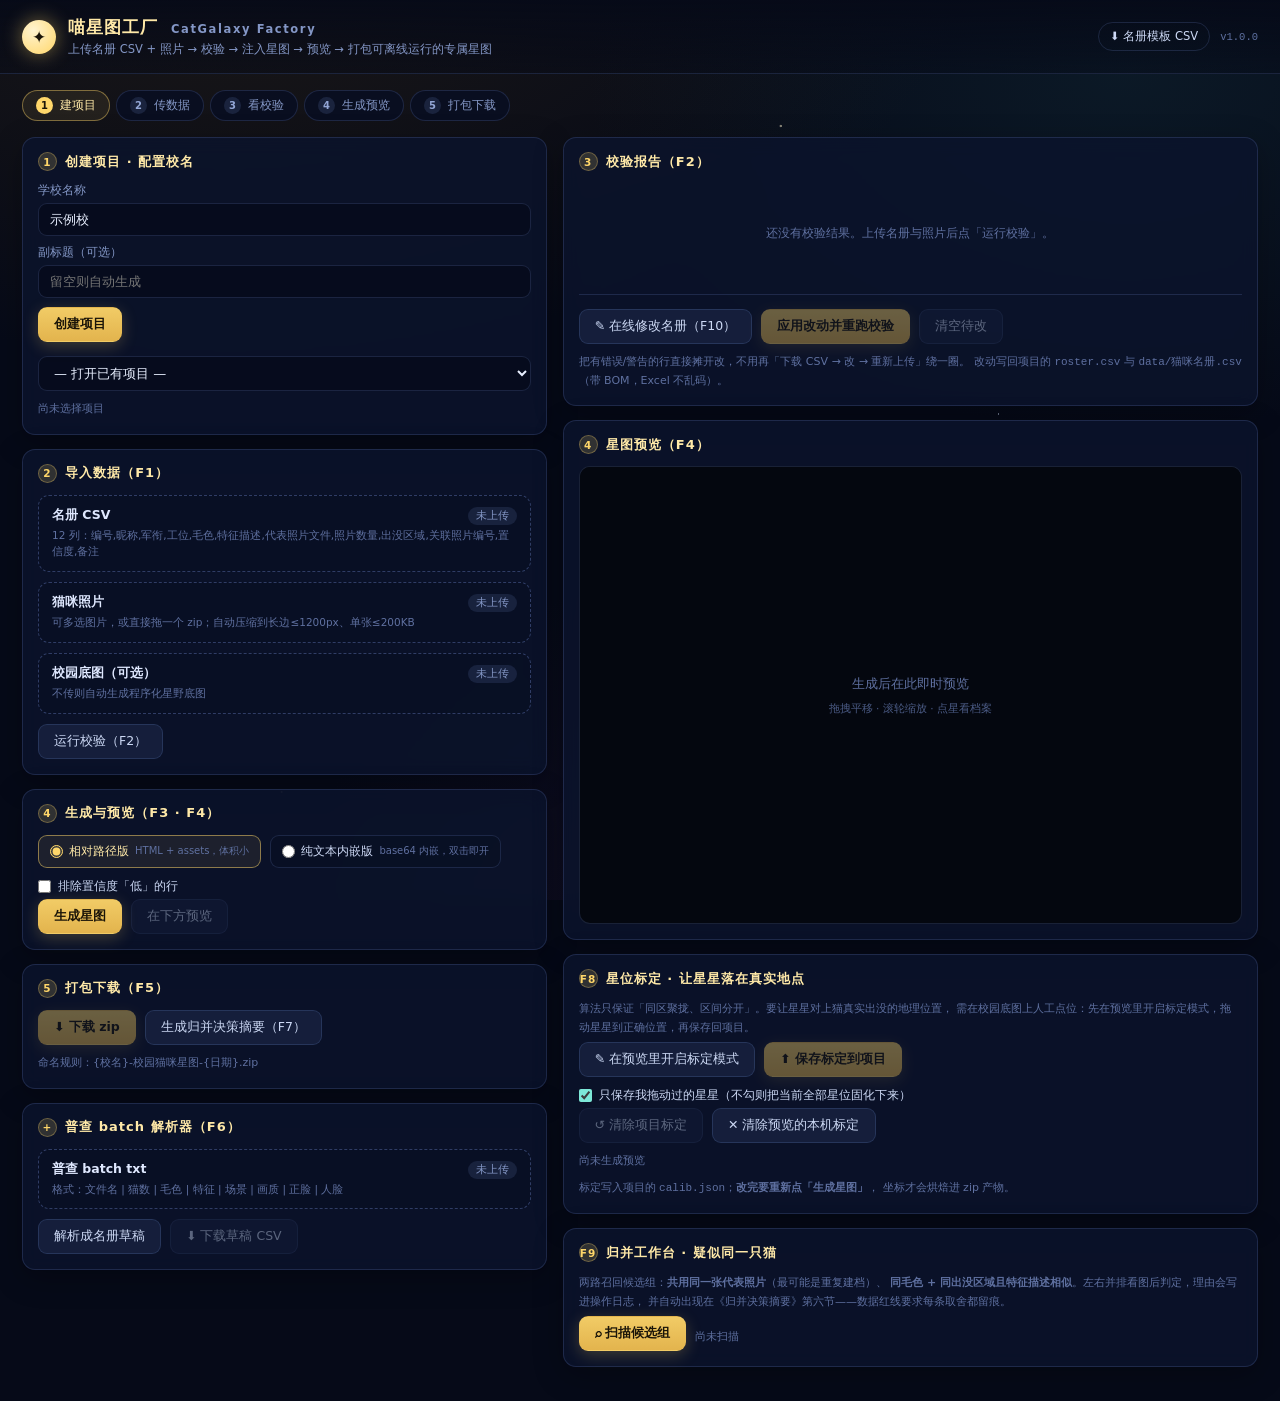
==== static/index.html @ c8fdc456 "feat(F9+F10): 归并工作台与名册在线编辑前端 浏览器实测走通闭环：第 4 行编号「猫三」→ 在线改成 CAT-003 → 校验翻绿 （错误 1→0、可入图 3/3）→ 对共用 dup.jp" ====
<!DOCTYPE html>
<html lang="zh-CN">
<head>
<meta charset="utf-8">
<meta name="viewport" content="width=device-width,initial-scale=1">
<title>喵星图工厂 CatGalaxy Factory</title>
<link rel="stylesheet" href="/static/style.css">
</head>
<body>
<div class="bgstars"></div>

<header class="top">
  <div class="brand">
    <span class="logo">✦</span>
    <div>
      <h1>喵星图工厂 <em>CatGalaxy Factory</em></h1>
      <p class="tagline">上传名册 CSV + 照片 → 校验 → 注入星图 → 预览 → 打包可离线运行的专属星图</p>
    </div>
  </div>
  <div class="topRight">
    <a class="ghost" href="/api/template" download>⬇ 名册模板 CSV</a>
    <span class="ver">v1.0.0</span>
  </div>
</header>

<main>
  <!-- 步骤条 -->
  <ol class="steps" id="steps">
    <li data-s="1" class="on"><b>1</b> 建项目</li>
    <li data-s="2"><b>2</b> 传数据</li>
    <li data-s="3"><b>3</b> 看校验</li>
    <li data-s="4"><b>4</b> 生成预览</li>
    <li data-s="5"><b>5</b> 打包下载</li>
  </ol>

  <div class="grid">
    <!-- 左：操作面板 -->
    <section class="col">
      <div class="card" id="c1">
        <h2><span class="no">1</span>创建项目 · 配置校名</h2>
        <label>学校名称<input id="school" value="示例校" placeholder="如：中北大学"></label>
        <label>副标题（可选）<input id="subtitle" placeholder="留空则自动生成"></label>
        <div class="row">
          <button class="primary" id="btnCreate">创建项目</button>
          <select id="projList" title="已有项目"><option value="">— 打开已有项目 —</option></select>
        </div>
        <p class="hint" id="pidHint">尚未选择项目</p>
      </div>

      <div class="card" id="c2">
        <h2><span class="no">2</span>导入数据（F1）</h2>
        <label class="drop" id="dropRoster">
          <input type="file" id="rosterFile" accept=".csv,text/csv" hidden>
          <b>名册 CSV</b><span>12 列：编号,昵称,军衔,工位,毛色,特征描述,代表照片文件,照片数量,出没区域,关联照片编号,置信度,备注</span>
          <i id="rosterState">未上传</i>
        </label>
        <label class="drop" id="dropPhotos">
          <input type="file" id="photoFiles" accept="image/*,.zip" multiple hidden>
          <b>猫咪照片</b><span>可多选图片，或直接拖一个 zip；自动压缩到长边≤1200px、单张≤200KB</span>
          <i id="photoState">未上传</i>
        </label>
        <label class="drop" id="dropMap">
          <input type="file" id="mapFile" accept="image/*" hidden>
          <b>校园底图（可选）</b><span>不传则自动生成程序化星野底图</span>
          <i id="mapState">未上传</i>
        </label>
        <div class="row">
          <button id="btnValidate">运行校验（F2）</button>
        </div>
      </div>

      <div class="card" id="c4">
        <h2><span class="no">4</span>生成与预览（F3 · F4）</h2>
        <div class="row">
          <label class="radio"><input type="radio" name="form" value="relative" checked> 相对路径版 <small>HTML + assets，体积小</small></label>
          <label class="radio"><input type="radio" name="form" value="inline"> 纯文本内嵌版 <small>base64 内嵌，双击即开</small></label>
        </div>
        <label class="check"><input type="checkbox" id="excludeLow"> 排除置信度「低」的行</label>
        <div class="row">
          <button class="primary" id="btnGenerate">生成星图</button>
          <button id="btnPreview" disabled>在下方预览</button>
        </div>
        <div id="genInfo" class="geninfo"></div>
      </div>

      <div class="card" id="c5">
        <h2><span class="no">5</span>打包下载（F5）</h2>
        <div class="row">
          <button class="primary" id="btnDownload" disabled>⬇ 下载 zip</button>
          <button id="btnSummary">生成归并决策摘要（F7）</button>
        </div>
        <p class="hint" id="zipHint">命名规则：{校名}-校园猫咪星图-{日期}.zip</p>
      </div>

      <div class="card" id="c6">
        <h2><span class="no">+</span>普查 batch 解析器（F6）</h2>
        <label class="drop" id="dropCensus">
          <input type="file" id="censusFile" accept=".txt,text/plain" hidden>
          <b>普查 batch txt</b><span>格式：文件名 | 猫数 | 毛色 | 特征 | 场景 | 画质 | 正脸 | 人脸</span>
          <i id="censusState">未上传</i>
        </label>
        <div class="row">
          <button id="btnCensus">解析成名册草稿</button>
          <button id="btnCensusCsv" disabled>⬇ 下载草稿 CSV</button>
        </div>
        <div id="censusOut" class="census"></div>
      </div>
    </section>

    <!-- 右：报告 + 预览 -->
    <section class="col wide">
      <div class="card" id="c3">
        <h2><span class="no">3</span>校验报告（F2）</h2>
        <div id="report" class="report"><p class="empty">还没有校验结果。上传名册与照片后点「运行校验」。</p></div>
        <div class="editWrap">
          <div class="row">
            <button id="btnRosterEdit">✎ 在线修改名册（F10）</button>
            <button id="btnApplyEdits" class="primary" disabled>应用改动并重跑校验</button>
            <button id="btnClearEdits" disabled>清空待改</button>
          </div>
          <p class="hint">把有错误/警告的行直接摊开改，不用再「下载 CSV → 改 → 重新上传」绕一圈。
            改动写回项目的 <code>roster.csv</code> 与 <code>data/猫咪名册.csv</code>（带 BOM，Excel 不乱码）。</p>
          <div id="editList" class="editlist"></div>
        </div>
      </div>

      <div class="card grow">
        <h2><span class="no">4</span>星图预览（F4）</h2>
        <div class="frameWrap">
          <iframe id="frame" title="星图预览" sandbox="allow-scripts allow-same-origin"></iframe>
          <div class="frameEmpty" id="frameEmpty">生成后在此即时预览<br><small>拖拽平移 · 滚轮缩放 · 点星看档案</small></div>
        </div>
      </div>

      <div class="card" id="c7">
        <h2><span class="no">F8</span>星位标定 · 让星星落在真实地点</h2>
        <p class="hint">算法只保证「同区聚拢、区间分开」。要让星星对上猫真实出没的地理位置，
          需在校园底图上人工点位：先在预览里开启标定模式，拖动星星到正确位置，再保存回项目。</p>
        <div class="row">
          <button id="btnCalibMode">✎ 在预览里开启标定模式</button>
          <button id="btnCalibSave" class="primary" disabled>⬆ 保存标定到项目</button>
        </div>
        <label class="check"><input type="checkbox" id="calibOnlyDragged" checked>
          只保存我拖动过的星星（不勾则把当前全部星位固化下来）</label>
        <div class="row">
          <button id="btnCalibClear" disabled>↺ 清除项目标定</button>
          <button id="btnCalibLocalClear">✕ 清除预览的本机标定</button>
        </div>
        <p class="hint" id="calibState">尚未生成预览</p>
        <p class="hint">标定写入项目的 <code>calib.json</code>；<b>改完要重新点「生成星图」</b>，
          坐标才会烘焙进 zip 产物。</p>
      </div>

      <div class="card" id="c8">
        <h2><span class="no">F9</span>归并工作台 · 疑似同一只猫</h2>
        <p class="hint">两路召回候选组：<b>共用同一张代表照片</b>（最可能是重复建档）、
          <b>同毛色 + 同出没区域且特征描述相似</b>。左右并排看图后判定，理由会写进操作日志，
          并自动出现在《归并决策摘要》第六节——数据红线要求每条取舍都留痕。</p>
        <div class="row">
          <button id="btnMergeScan" class="primary">⌕ 扫描候选组</button>
          <span class="hint" id="mergeState">尚未扫描</span>
        </div>
        <div id="mergeList" class="merge"></div>
      </div>
    </section>
  </div>
</main>

<div id="toast"></div>
<script src="/static/app.js"></script>
</body>
</html>
---- static/style.css ----
:root{
  --bg:#060a18; --panel:rgba(12,20,44,.82); --panel2:rgba(9,15,34,.9);
  --line:rgba(140,170,255,.16); --ink:#e8efff; --dim:#8497c6; --dimmer:#5f70a0;
  --gold:#ffd76a; --gold-soft:#ffe9a8; --teal:#7de8d8; --red:#ff8ea2; --green:#6fe3b0;
}
*{box-sizing:border-box}
html,body{margin:0;min-height:100%;background:var(--bg);color:var(--ink);
  font-family:"PingFang SC","Microsoft YaHei",system-ui,-apple-system,sans-serif;font-size:14px}
body{background:
  radial-gradient(1200px 700px at 18% -8%,rgba(70,52,20,.34),transparent 62%),
  radial-gradient(900px 600px at 88% 8%,rgba(24,60,72,.3),transparent 60%),
  radial-gradient(800px 700px at 60% 110%,rgba(48,26,72,.3),transparent 62%),
  var(--bg);
  background-attachment:fixed}
.bgstars{position:fixed;inset:0;pointer-events:none;z-index:0;opacity:.5;
  background-image:
   radial-gradient(1.4px 1.4px at 12% 22%,#cfe0ff 50%,transparent),
   radial-gradient(1px 1px at 34% 68%,#bcd0ff 50%,transparent),
   radial-gradient(1.6px 1.6px at 61% 14%,#fff3cf 50%,transparent),
   radial-gradient(1px 1px at 78% 46%,#cfe0ff 50%,transparent),
   radial-gradient(1.2px 1.2px at 88% 82%,#d9c6ff 50%,transparent),
   radial-gradient(1px 1px at 46% 38%,#bcd0ff 50%,transparent),
   radial-gradient(1.3px 1.3px at 22% 88%,#fff3cf 50%,transparent)}

/* 顶栏 */
.top{position:relative;z-index:2;display:flex;justify-content:space-between;align-items:center;
  gap:16px;padding:16px 22px;border-bottom:1px solid var(--line);
  background:linear-gradient(180deg,rgba(6,10,24,.92),rgba(6,10,24,.4))}
.brand{display:flex;gap:12px;align-items:center;min-width:0}
.logo{width:34px;height:34px;flex:0 0 auto;border-radius:50%;display:grid;place-items:center;
  color:#1a1408;font-size:17px;background:radial-gradient(circle at 34% 30%,#fff3cf,var(--gold));
  box-shadow:0 0 20px rgba(255,215,106,.45)}
h1{margin:0;font-size:17px;letter-spacing:.06em;color:var(--gold-soft)}
h1 em{font-style:normal;font-size:11.5px;letter-spacing:.14em;color:var(--dim);margin-left:6px}
.tagline{margin:3px 0 0;font-size:11.5px;color:var(--dim)}
.topRight{display:flex;gap:10px;align-items:center;flex:0 0 auto}
.ver{font-size:10.5px;color:var(--dimmer);font-family:ui-monospace,Consolas,monospace}
.ghost{font-size:11.5px;color:#cdd9f5;text-decoration:none;padding:6px 11px;border-radius:999px;
  border:1px solid var(--line);transition:.18s}
.ghost:hover{border-color:var(--gold);color:var(--gold-soft)}

/* 布局 */
main{position:relative;z-index:1;padding:16px 22px 34px;max-width:1680px;margin:0 auto}
.steps{list-style:none;display:flex;gap:6px;margin:0 0 16px;padding:0;flex-wrap:wrap}
.steps li{display:flex;align-items:center;gap:7px;padding:6px 13px;border-radius:999px;
  font-size:12px;color:var(--dim);border:1px solid var(--line);background:var(--panel2);transition:.2s}
.steps li b{width:17px;height:17px;border-radius:50%;display:grid;place-items:center;
  font-size:10px;background:rgba(120,150,220,.16);color:#93a6d6}
.steps li.on{color:var(--gold-soft);border-color:rgba(255,215,106,.42);background:rgba(255,215,106,.08)}
.steps li.on b{background:var(--gold);color:#1a1408}
.steps li.done{color:var(--teal);border-color:rgba(125,232,216,.34)}
.steps li.done b{background:rgba(125,232,216,.22);color:var(--teal)}

.grid{display:grid;grid-template-columns:minmax(390px,.86fr) minmax(520px,1.14fr);gap:16px;align-items:start}
.col{display:flex;flex-direction:column;gap:14px;min-width:0}
@media(max-width:1080px){.grid{grid-template-columns:1fr}}

.card{border:1px solid var(--line);border-radius:13px;background:var(--panel);
  padding:14px 15px 15px;backdrop-filter:blur(9px);box-shadow:0 8px 30px rgba(0,0,0,.28)}
.card.grow{min-height:520px;display:flex;flex-direction:column}
h2{margin:0 0 12px;font-size:13px;letter-spacing:.08em;color:var(--gold-soft);font-weight:600;
  display:flex;align-items:center;gap:8px}
h2 .no{width:19px;height:19px;border-radius:50%;display:grid;place-items:center;font-size:10.5px;
  background:rgba(255,215,106,.16);color:var(--gold);border:1px solid rgba(255,215,106,.3)}

label{display:block;font-size:11.5px;color:var(--dim);margin-bottom:9px}
input[type=text],input:not([type]),select{width:100%;margin-top:5px;padding:8px 11px;border-radius:9px;
  border:1px solid var(--line);background:rgba(6,11,26,.72);color:var(--ink);font-size:13px;outline:none;
  font-family:inherit;transition:.18s}
input:focus,select:focus{border-color:rgba(255,215,106,.5);box-shadow:0 0 0 3px rgba(255,215,106,.08)}
select{cursor:pointer}
select option{background:#0b1228}

.row{display:flex;gap:9px;align-items:center;flex-wrap:wrap;margin-top:4px}
button{padding:8px 15px;border-radius:9px;font-size:12.5px;cursor:pointer;font-family:inherit;
  border:1px solid var(--line);background:rgba(120,150,220,.1);color:#cdd9f5;transition:.18s}
button:hover:not(:disabled){border-color:rgba(255,233,168,.6);color:var(--gold-soft);transform:translateY(-1px)}
button:disabled{opacity:.42;cursor:not-allowed}
button.primary{background:linear-gradient(180deg,rgba(255,215,106,.94),rgba(240,190,80,.94));
  color:#1a1408;border-color:transparent;font-weight:600;box-shadow:0 4px 16px rgba(255,215,106,.22)}
button.primary:hover:not(:disabled){color:#120e04;box-shadow:0 6px 22px rgba(255,215,106,.34)}

.hint{margin:9px 0 0;font-size:11px;color:var(--dimmer);line-height:1.7}

/* 上传块 */
.drop{display:block;position:relative;padding:11px 13px;border-radius:11px;cursor:pointer;
  border:1px dashed rgba(140,170,255,.3);background:rgba(8,14,32,.5);transition:.18s;margin-bottom:10px}
.drop:hover{border-color:rgba(255,215,106,.55);background:rgba(255,215,106,.05)}
.drop.over{border-color:var(--gold);background:rgba(255,215,106,.12);transform:scale(1.006)}
.drop b{display:block;font-size:12.5px;color:#dfe8ff;font-weight:600}
.drop span{display:block;margin-top:3px;font-size:10.5px;color:var(--dimmer);line-height:1.6}
.drop i{position:absolute;top:11px;right:13px;font-style:normal;font-size:10.5px;color:var(--dim);
  background:rgba(120,150,220,.14);padding:2px 8px;border-radius:999px;max-width:44%;
  overflow:hidden;text-overflow:ellipsis;white-space:nowrap}
.drop i.ok{color:var(--teal);background:rgba(125,232,216,.14)}
.drop i.err{color:var(--red);background:rgba(255,142,162,.14)}

.radio{display:flex;align-items:center;gap:6px;font-size:12px;color:#cdd9f5;cursor:pointer;
  padding:7px 11px;border:1px solid var(--line);border-radius:9px;background:rgba(8,14,32,.5);margin:0}
.radio input{width:auto;margin:0;accent-color:var(--gold)}
.radio small{color:var(--dimmer);font-size:10px}
.radio:has(input:checked){border-color:rgba(255,215,106,.5);background:rgba(255,215,106,.08);color:var(--gold-soft)}
.check{display:flex;align-items:center;gap:7px;font-size:12px;color:#cdd9f5;cursor:pointer;margin:10px 0 4px}
.check input{width:auto;margin:0;accent-color:var(--teal)}

/* 报告 */
.report{max-height:430px;overflow:auto;font-size:12px}
.report .empty{color:var(--dimmer);text-align:center;padding:26px 10px;line-height:2}
.sumgrid{display:grid;grid-template-columns:repeat(auto-fit,minmax(108px,1fr));gap:8px;margin-bottom:11px}
.sumgrid div{padding:9px 10px;border-radius:9px;border:1px solid var(--line);background:rgba(8,14,32,.55)}
.sumgrid b{display:block;font-size:17px;color:var(--gold-soft);font-weight:700;line-height:1.3}
.sumgrid span{font-size:10px;color:var(--dimmer);letter-spacing:.04em}
.verdict{padding:8px 12px;border-radius:9px;font-size:12.5px;margin-bottom:11px;font-weight:600}
.verdict.ok{background:rgba(111,227,176,.12);border:1px solid rgba(111,227,176,.4);color:var(--green)}
.verdict.bad{background:rgba(255,142,162,.12);border:1px solid rgba(255,142,162,.42);color:var(--red)}
.filters{display:flex;gap:6px;margin-bottom:9px;flex-wrap:wrap}
.filters button{padding:4px 10px;font-size:11px;border-radius:999px}
.filters button.on{border-color:var(--gold);color:var(--gold-soft);background:rgba(255,215,106,.12)}
table.iss{width:100%;border-collapse:collapse;font-size:11.5px}
table.iss th{text-align:left;padding:6px 7px;color:var(--dimmer);font-weight:500;
  border-bottom:1px solid var(--line);position:sticky;top:0;background:#0a1128;font-size:10.5px}
table.iss td{padding:6px 7px;border-bottom:1px solid rgba(140,170,255,.07);vertical-align:top;color:#c8d5f2}
table.iss tr:hover td{background:rgba(140,170,255,.05)}
.lv{display:inline-block;padding:1px 7px;border-radius:999px;font-size:10px;font-weight:600;white-space:nowrap}
.lv.error{background:rgba(255,142,162,.16);color:var(--red)}
.lv.warning{background:rgba(255,215,106,.16);color:var(--gold)}
.lv.info{background:rgba(125,232,216,.14);color:var(--teal)}
code.cd{font-family:ui-monospace,Consolas,monospace;font-size:10px;color:#93a6d6}

/* 预览框 */
.frameWrap{position:relative;flex:1;min-height:440px;border-radius:11px;overflow:hidden;
  border:1px solid var(--line);background:#04070f}
#frame{width:100%;height:100%;min-height:440px;border:0;display:block;background:#04070f}
.frameEmpty{position:absolute;inset:0;display:grid;place-content:center;text-align:center;
  color:var(--dimmer);font-size:12.5px;line-height:2.1;pointer-events:none}
.frameEmpty small{font-size:10.5px;color:#4b5b85}
.frameWrap.loaded .frameEmpty{display:none}

.geninfo{margin-top:11px;font-size:11.5px;color:#c8d5f2;line-height:1.85;
  border-top:1px solid var(--line);padding-top:9px;display:none}
.geninfo.on{display:block}
.geninfo b{color:var(--gold-soft)}
.geninfo .k{color:var(--dimmer)}

.census{margin-top:10px;font-size:11.5px;line-height:1.8;color:#c8d5f2;display:none;
  max-height:280px;overflow:auto}
.census.on{display:block}
.census h4{margin:9px 0 4px;font-size:11.5px;color:var(--gold-soft)}
.census ul{margin:0;padding-left:18px}
.census .warn{color:var(--gold)}

#toast{position:fixed;left:50%;bottom:26px;transform:translate(-50%,20px);z-index:99;
  padding:9px 18px;border-radius:999px;font-size:12.5px;opacity:0;pointer-events:none;
  transition:.26s cubic-bezier(.2,.8,.3,1);background:rgba(10,17,40,.96);
  border:1px solid rgba(255,215,106,.4);color:var(--gold-soft);box-shadow:0 10px 34px rgba(0,0,0,.5)}
#toast.on{opacity:1;transform:translate(-50%,0)}
#toast.err{border-color:rgba(255,142,162,.5);color:var(--red)}
#toast.ok{border-color:rgba(111,227,176,.5);color:var(--green)}

/* F9 归并工作台 */
.merge{margin-top:10px;display:none;max-height:540px;overflow:auto}
.merge.on{display:block}
.merge .empty{color:var(--dimmer);text-align:center;padding:20px 10px;font-size:12px}
.mgroup{border:1px solid var(--line);border-radius:11px;background:rgba(8,14,32,.55);
  padding:10px 11px;margin-bottom:10px}
.mgroup.decided{border-color:rgba(125,232,216,.36)}
.mgHead{display:flex;gap:8px;align-items:center;flex-wrap:wrap;font-size:11.5px;color:#c8d5f2}
.mgHead b{color:var(--gold-soft);font-size:12px}
.mgHead .score{color:var(--dim);font-size:10px;background:rgba(120,150,220,.14);
  padding:1px 7px;border-radius:999px}
.mgWhy{margin:5px 0 8px;font-size:11px;color:var(--dimmer);line-height:1.65}
.mgCards{display:grid;grid-template-columns:repeat(auto-fit,minmax(196px,1fr));gap:9px}
.mcard{border:1px solid var(--line);border-radius:10px;overflow:hidden;background:rgba(6,11,26,.6)}
.mcard img{width:100%;height:134px;object-fit:cover;display:block;background:#0d1730}
.mcard .nophoto{height:134px;display:grid;place-content:center;text-align:center;font-size:11px;
  color:var(--dimmer);background:rgba(120,150,220,.06);line-height:1.7}
.mcard .nophoto small{font-size:9.5px;color:#4b5b85;word-break:break-all;padding:0 8px}
.mcBody{padding:8px 9px;font-size:11px;line-height:1.7;color:#c8d5f2}
.mcBody b{font-size:12.5px;color:var(--gold-soft);margin-right:6px}
.mcBody .feat{color:#dfe8ff;margin:3px 0}
.mcBody .meta{color:var(--dimmer);font-size:10px}
.pick{display:flex;align-items:center;gap:5px;margin:5px 0 0;font-size:10.5px;color:var(--dim);cursor:pointer}
.pick input{width:auto;margin:0;accent-color:var(--gold)}
.mgJudge{display:flex;gap:7px;align-items:center;flex-wrap:wrap;margin-top:9px;
  padding-top:9px;border-top:1px solid var(--line)}
.mgJudge button{padding:5px 11px;font-size:11.5px;border-radius:999px}
.mgJudge button.on{border-color:var(--gold);color:var(--gold-soft);background:rgba(255,215,106,.14)}
.mgJudge button.primary{padding:6px 13px;border-radius:9px}
.mgJudge .reason{flex:1;min-width:200px;margin:0;padding:6px 10px;font-size:11.5px;border-radius:9px}

/* F10 名册在线编辑 */
.editWrap{margin-top:11px;border-top:1px solid var(--line);padding-top:10px}
.editlist{display:none;margin-top:9px;max-height:360px;overflow:auto}
.editlist.on{display:block}
.editlist .empty{color:var(--dimmer);text-align:center;padding:16px 10px;font-size:11.5px}
.editRow{border:1px solid var(--line);border-radius:10px;background:rgba(8,14,32,.55);
  padding:8px 10px;margin-bottom:8px}
.erHead{font-size:11.5px;color:var(--gold-soft);display:flex;gap:6px;align-items:center;flex-wrap:wrap}
.erMsg{font-size:10.5px;color:var(--dimmer);margin:3px 0 6px;line-height:1.65}
.erField{display:inline-block;margin:0 10px 4px 0;font-size:10.5px;color:var(--dim);
  min-width:172px;vertical-align:top}
.erField input{margin-top:3px;padding:5px 8px;font-size:11.5px;border-radius:8px}
.erField input.dirty{border-color:rgba(255,215,106,.55);background:rgba(255,215,106,.07)}

::-webkit-scrollbar{width:9px;height:9px}
::-webkit-scrollbar-thumb{background:rgba(140,170,255,.2);border-radius:9px}
::-webkit-scrollbar-thumb:hover{background:rgba(255,215,106,.34)}
::-webkit-scrollbar-track{background:transparent}
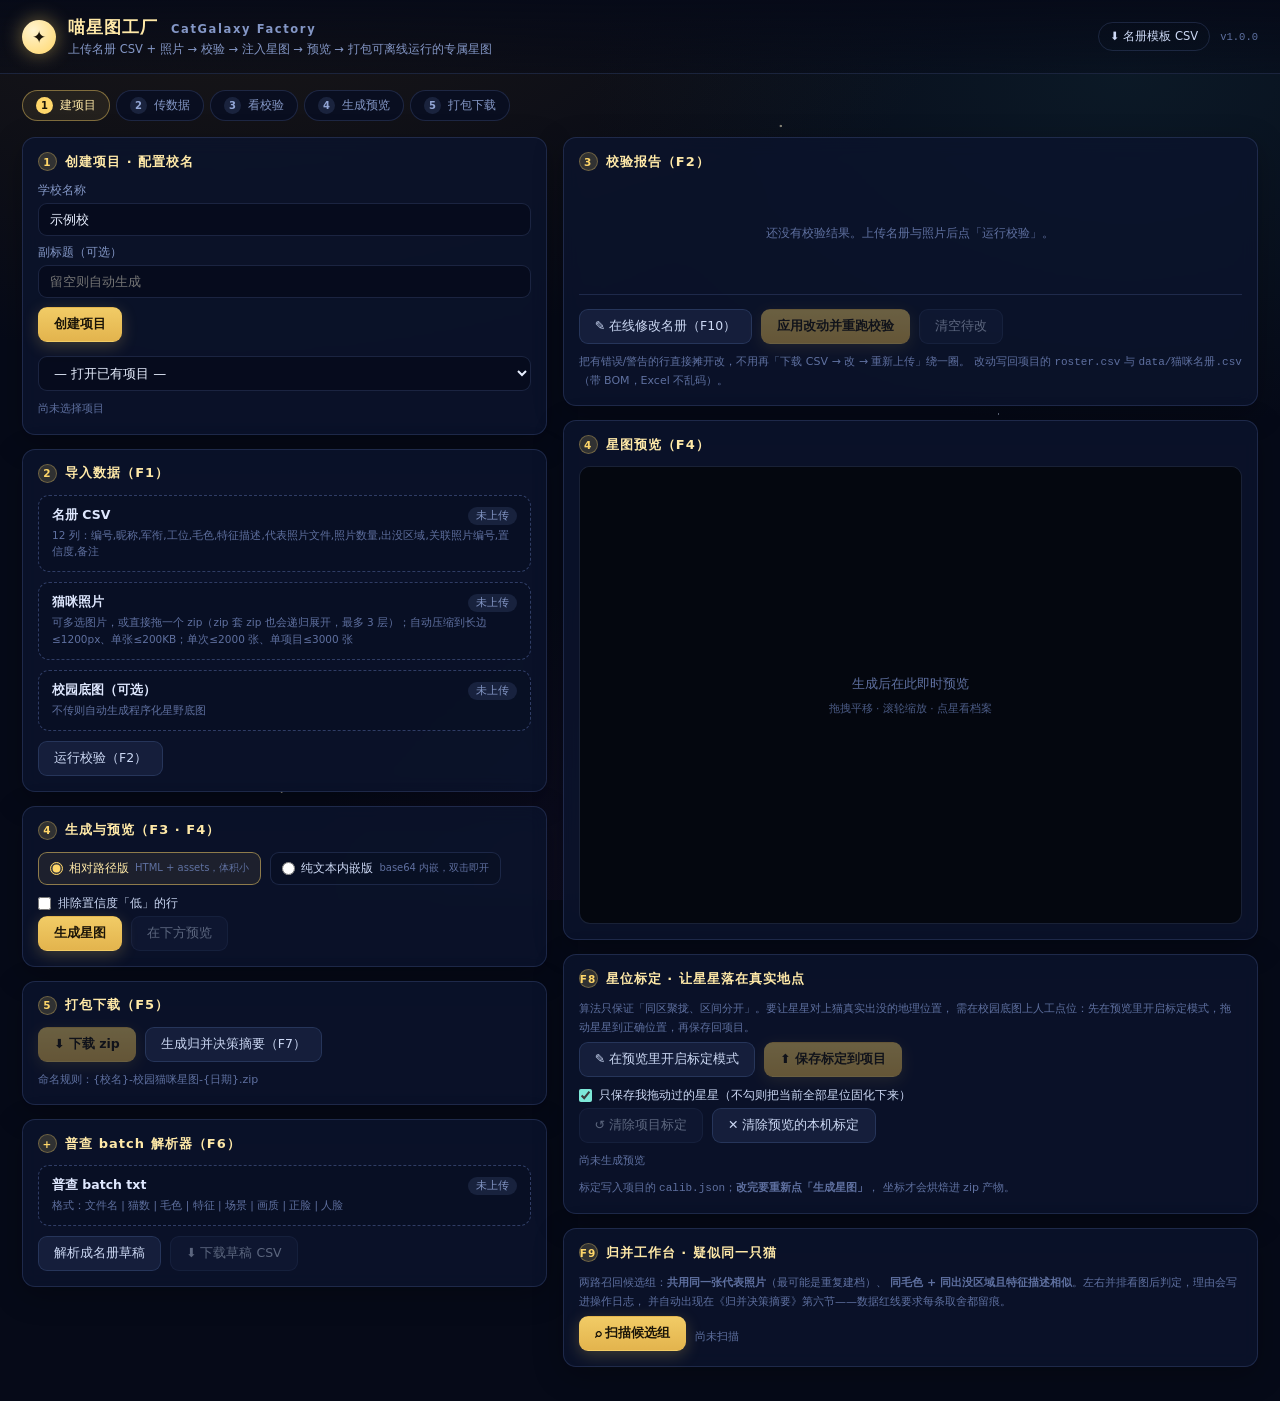
==== commit 2544f1a3: "feat: zip 递归解包 + 四道上传限额，超限整体回滚 zip 套 zip 现在会递归展开（上限 3 层），学校交来的「打包再打包」不用手工拆。 四道闸：单文件 200MB、单次 2000 张、" ====
--- a/static/index.html
+++ b/static/index.html
@@ -56,9 +56,10 @@
         </label>
         <label class="drop" id="dropPhotos">
           <input type="file" id="photoFiles" accept="image/*,.zip" multiple hidden>
-          <b>猫咪照片</b><span>可多选图片，或直接拖一个 zip；自动压缩到长边≤1200px、单张≤200KB</span>
+          <b>猫咪照片</b><span>可多选图片，或直接拖一个 zip（zip 套 zip 也会递归展开，最多 3 层）；自动压缩到长边≤1200px、单张≤200KB；单次≤2000 张、单项目≤3000 张</span>
           <i id="photoState">未上传</i>
         </label>
+        <p class="hint" id="uploadNote" hidden></p>
         <label class="drop" id="dropMap">
           <input type="file" id="mapFile" accept="image/*" hidden>
           <b>校园底图（可选）</b><span>不传则自动生成程序化星野底图</span>
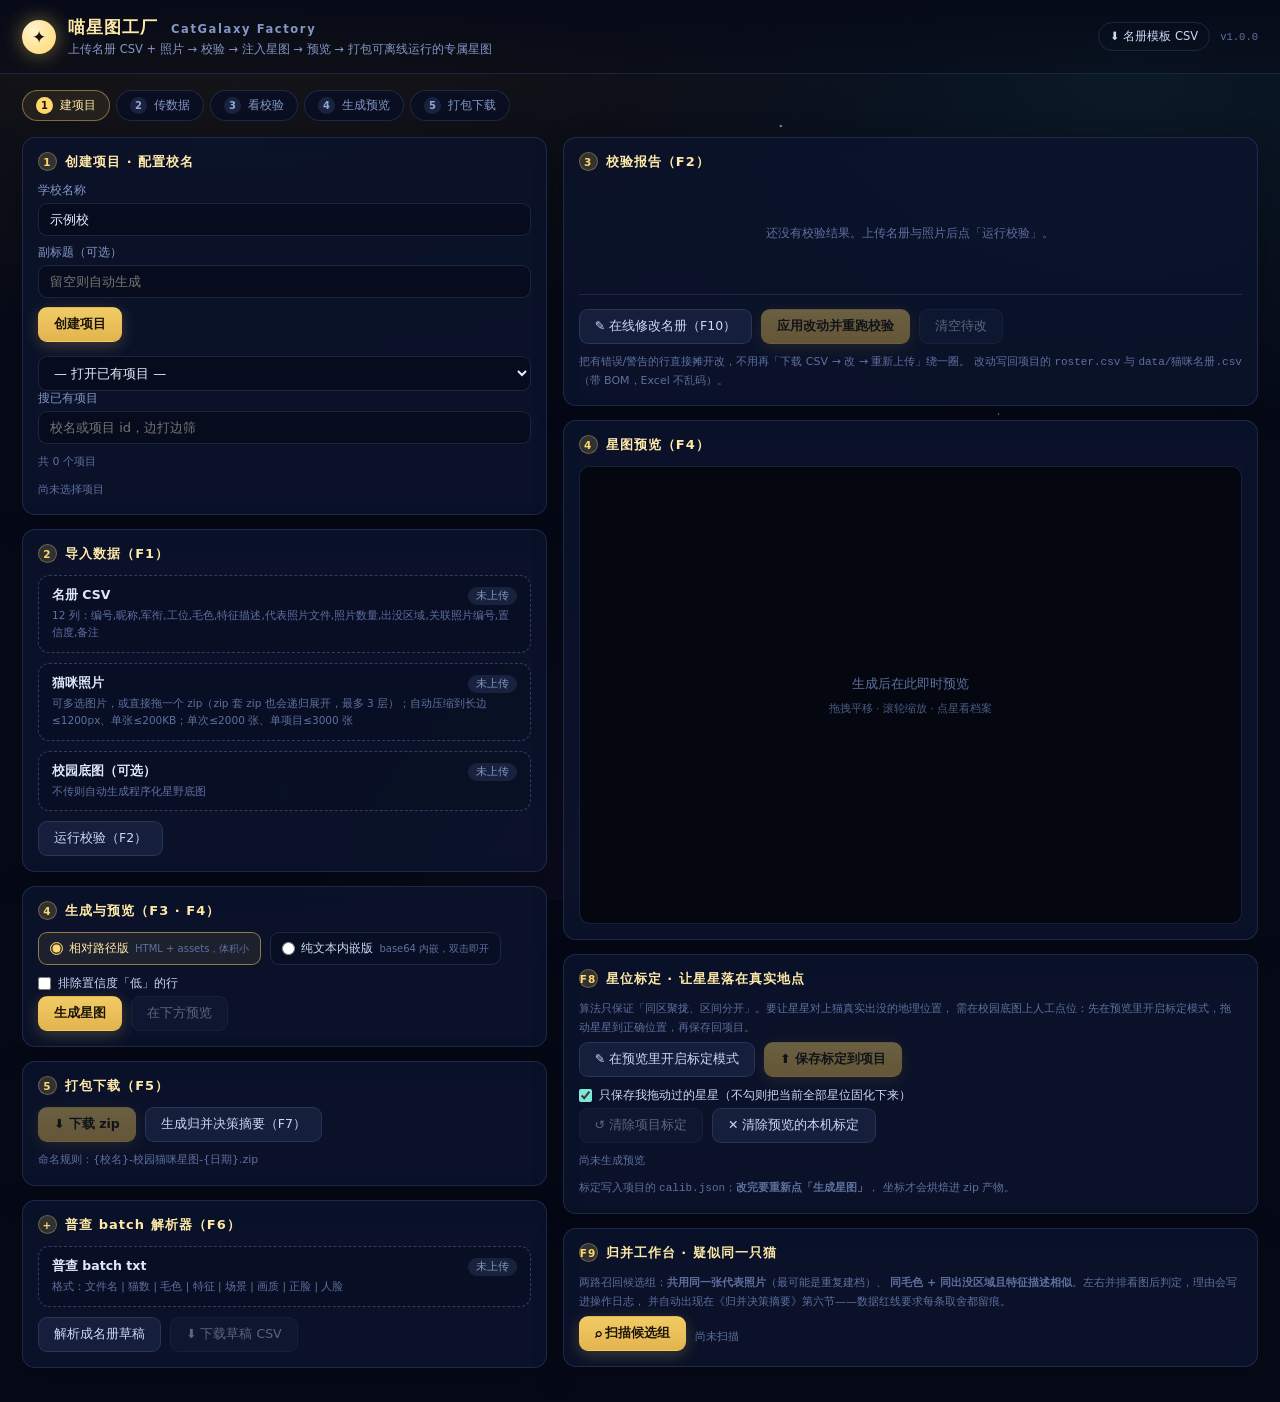
==== commit 434d2eb8: "feat: 项目列表分页搜索 + workspace 清理脚本 项目攒到几十个后，下拉框一次吐全量既慢又没法找。改成 /api/projects 返回 {items,total,limit,offse" ====
--- a/static/index.html
+++ b/static/index.html
@@ -44,6 +44,8 @@
           <button class="primary" id="btnCreate">创建项目</button>
           <select id="projList" title="已有项目"><option value="">— 打开已有项目 —</option></select>
         </div>
+        <label>搜已有项目<input id="projSearch" type="text" placeholder="校名或项目 id，边打边筛" autocomplete="off"></label>
+        <p class="hint" id="projMore">共 0 个项目</p>
         <p class="hint" id="pidHint">尚未选择项目</p>
       </div>
 
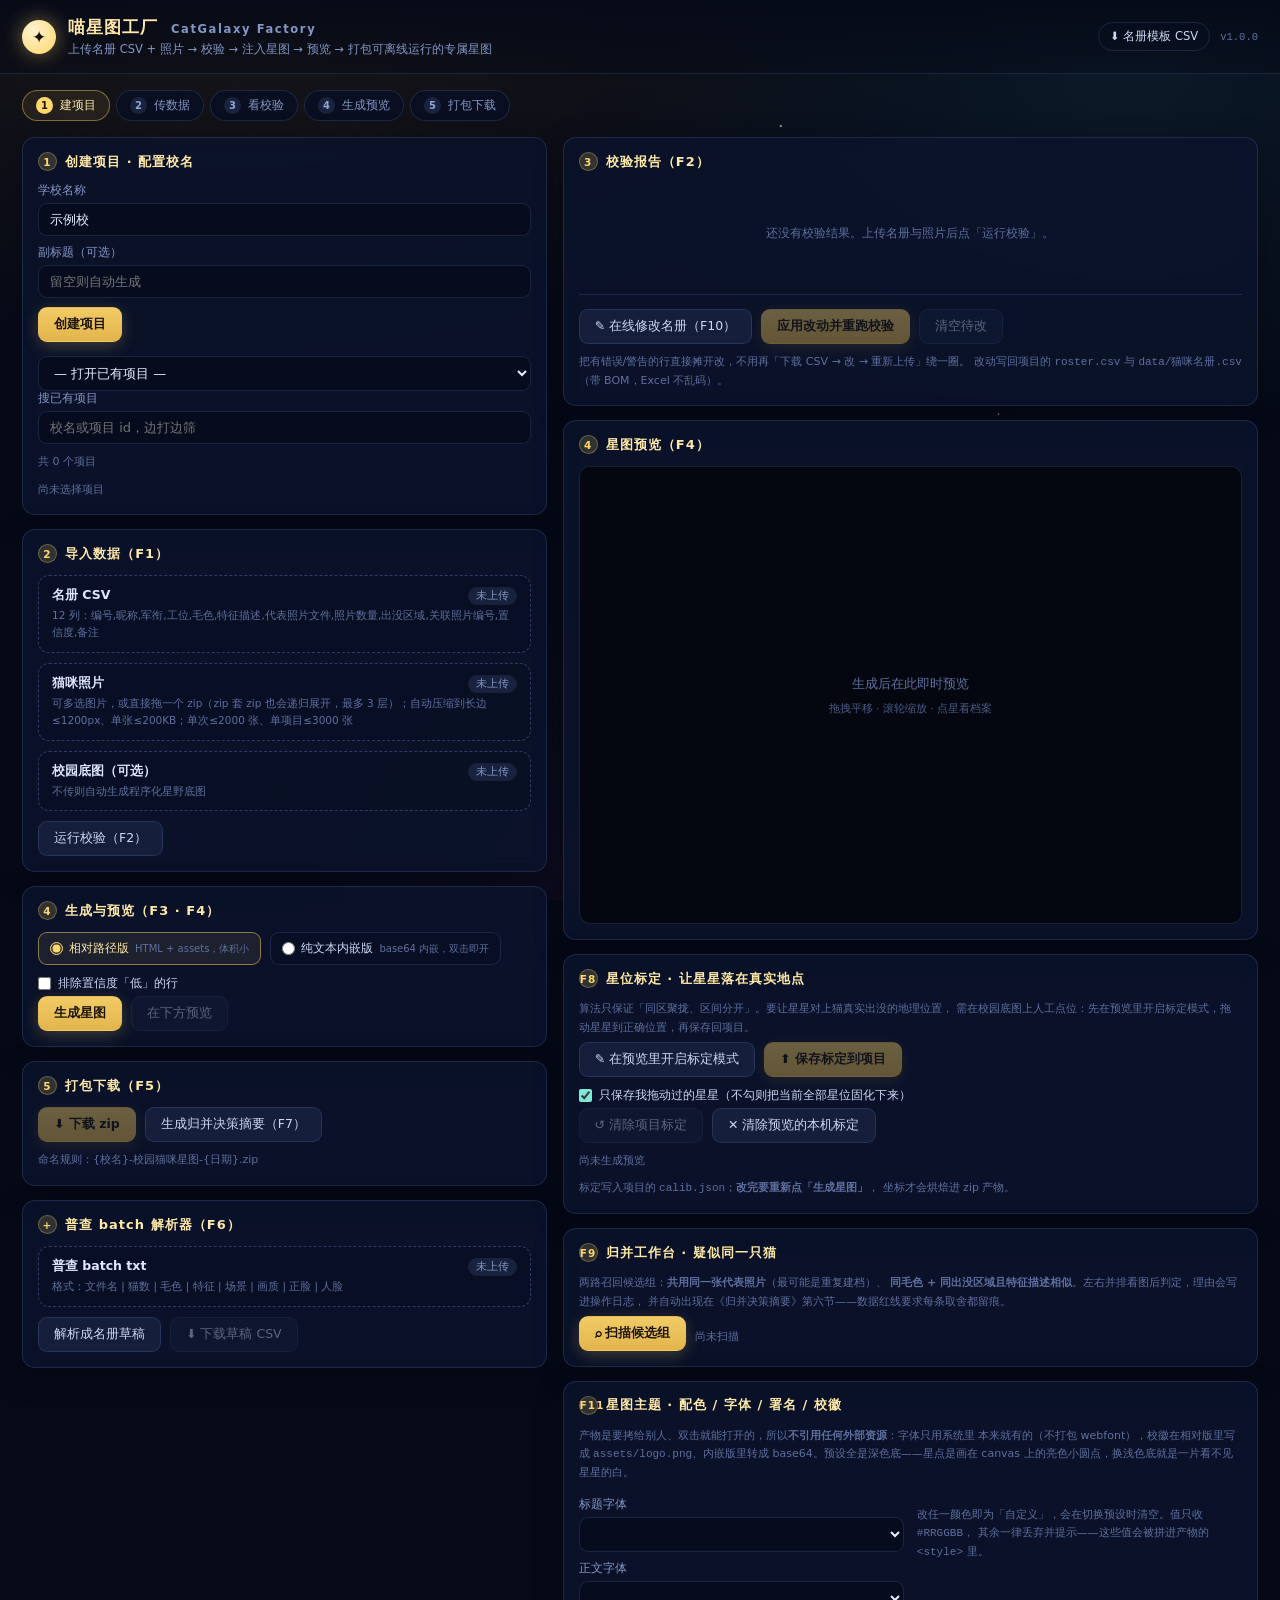
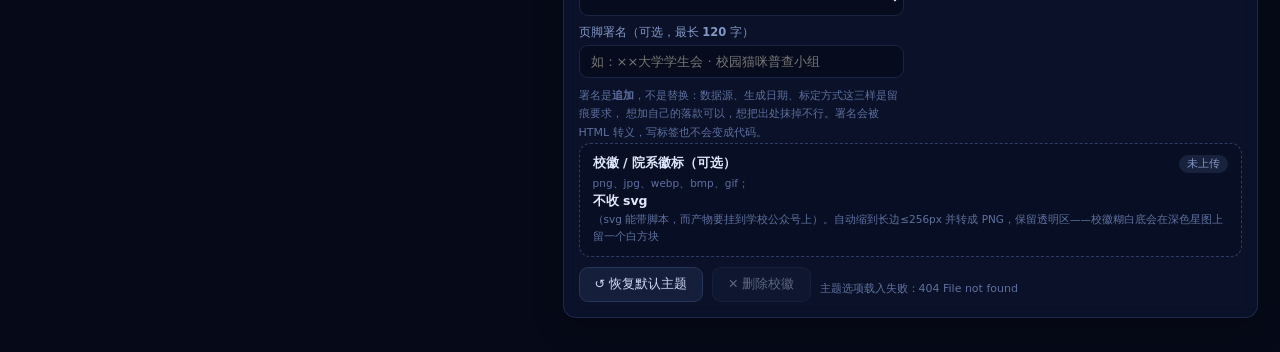
==== commit 2349eb8a: "feat(F11): 星图主题化——配色预设 / 字体栈 / 页脚署名 / 校徽 产物是要拷给别人双击就开的，所以主题一律不引外部资源：字体只给系统字体栈， 校徽在相对版写 assets/logo.p" ====
--- a/static/index.html
+++ b/static/index.html
@@ -22,6 +22,21 @@
     <span class="ver">v1.0.0</span>
   </div>
 </header>
+
+<!-- 长任务进度条。上传压缩、生成打包都是几十秒量级，而这几十秒里服务端在干活、
+     浏览器什么也看不见；从前只弹一个 Toast，用户以为卡死了就去刷新，
+     而刷新正好把上传打断。所以进度必须是「服务端写、前端轮询」。 -->
+<div id="prog" class="prog" hidden>
+  <div class="progTop">
+    <span class="progPhase" id="progPhase">① 上传</span>
+    <b id="progTask"></b>
+    <span class="progNote" id="progNote"></span>
+    <span class="progPct" id="progPct"></span>
+    <button class="progX" id="progClose" type="button"
+            title="只是收起进度条，后台任务照常跑完">收起 ×</button>
+  </div>
+  <div class="progTrack"><i id="progFill"></i></div>
+</div>
 
 <main>
   <!-- 步骤条 -->
@@ -165,6 +180,45 @@
         </div>
         <div id="mergeList" class="merge"></div>
       </div>
+
+      <div class="card" id="c9">
+        <h2><span class="no">F11</span>星图主题 · 配色 / 字体 / 署名 / 校徽</h2>
+        <p class="hint">产物是要拷给别人、双击就能打开的，所以<b>不引用任何外部资源</b>：字体只用系统里
+          本来就有的（不打包 webfont），校徽在相对版里写成 <code>assets/logo.png</code>、内嵌版里转成
+          base64。预设全是深色底——星点是画在 canvas 上的亮色小圆点，换浅色底就是一片看不见星星的白。</p>
+
+        <div class="presets" id="presetBox"></div>
+
+        <div class="themeCols">
+          <div>
+            <label>标题字体<select id="titleFont"></select></label>
+            <label>正文字体<select id="bodyFont"></select></label>
+            <label>页脚署名（可选，最长 <b id="sigMax">120</b> 字）
+              <input id="signature" type="text" placeholder="如：××大学学生会 · 校园猫咪普查小组"></label>
+            <p class="hint">署名是<b>追加</b>，不是替换：数据源、生成日期、标定方式这三样是留痕要求，
+              想加自己的落款可以，想把出处抹掉不行。署名会被 HTML 转义，写标签也不会变成代码。</p>
+          </div>
+          <div>
+            <div class="colorGrid" id="colorBox"></div>
+            <p class="hint">改任一颜色即为「自定义」，会在切换预设时清空。值只收 <code>#RRGGBB</code>，
+              其余一律丢弃并提示——这些值会被拼进产物的 <code>&lt;style&gt;</code> 里。</p>
+          </div>
+        </div>
+
+        <label class="drop" id="dropLogo">
+          <input type="file" id="logoFile" accept=".png,.jpg,.jpeg,.webp,.bmp,.gif" hidden>
+          <b>校徽 / 院系徽标（可选）</b><span>png、jpg、webp、bmp、gif；<b>不收 svg</b>（svg 能带脚本，而产物要挂到学校公众号上）。自动缩到长边≤256px 并转成 PNG，保留透明区——校徽糊白底会在深色星图上留一个白方块</span>
+          <i id="logoState">未上传</i>
+        </label>
+
+        <div class="row">
+          <img id="logoPreview" class="logoPreview" alt="校徽预览" hidden>
+          <button id="btnThemeReset">↺ 恢复默认主题</button>
+          <button id="btnLogoDel" disabled>✕ 删除校徽</button>
+          <span class="hint" id="themeState">尚未选择项目</span>
+        </div>
+        <div id="themeRejected" class="rejected" hidden></div>
+      </div>
     </section>
   </div>
 </main>
--- a/static/style.css
+++ b/static/style.css
@@ -206,3 +206,77 @@
 ::-webkit-scrollbar-thumb{background:rgba(140,170,255,.2);border-radius:9px}
 ::-webkit-scrollbar-thumb:hover{background:rgba(255,215,106,.34)}
 ::-webkit-scrollbar-track{background:transparent}
+
+/* 长任务进度条 */
+.prog{position:sticky;top:0;z-index:60;padding:8px 22px 10px;
+  background:linear-gradient(180deg,rgba(6,10,24,.97),rgba(6,10,24,.86));
+  border-bottom:1px solid var(--line);backdrop-filter:blur(6px)}
+.progTop{display:flex;gap:10px;align-items:center;flex-wrap:wrap;font-size:12px}
+.progTop b{color:var(--gold-soft);font-size:12.5px}
+.progPhase{flex:0 0 auto;font-size:10.5px;font-weight:600;letter-spacing:.04em;
+  color:#1a1408;background:var(--gold);padding:2px 8px;border-radius:999px}
+.progPhase.s2{background:var(--teal);color:#06201c}
+.progNote{color:var(--dim);font-size:11.5px;min-width:0;overflow:hidden;
+  text-overflow:ellipsis;white-space:nowrap}
+.progPct{margin-left:auto;flex:0 0 auto;color:var(--gold);font-size:11.5px;
+  font-family:ui-monospace,Consolas,monospace}
+.progX{flex:0 0 auto;background:none;border:1px solid var(--line);color:var(--dim);
+  font-size:10.5px;padding:2px 8px;border-radius:999px;cursor:pointer;transition:.16s}
+.progX:hover{border-color:var(--gold);color:var(--gold-soft)}
+.progTrack{margin-top:7px;height:5px;border-radius:99px;overflow:hidden;
+  background:rgba(140,170,255,.13)}
+.progTrack i{display:block;height:100%;width:0;border-radius:99px;
+  background:linear-gradient(90deg,var(--gold),var(--gold-soft));
+  transition:width .28s cubic-bezier(.2,.8,.3,1)}
+/* 不确定态：总量还不知道（zip 打开之前数不出里面有几张）。
+   画一条流动的条纹，不画百分比——编一个假数字比不给数字更骗人。 */
+.prog.indet .progTrack i{width:34%;
+  background:linear-gradient(90deg,transparent,rgba(255,215,106,.9),transparent);
+  animation:progSlide 1.15s linear infinite}
+@keyframes progSlide{from{transform:translateX(-120%)}to{transform:translateX(330%)}}
+.prog.done .progTrack i{background:linear-gradient(90deg,var(--green),#a8f5d2)}
+.prog.done .progPhase{background:var(--green);color:#052018}
+.prog.err .progTrack i{background:linear-gradient(90deg,var(--red),#ffc2cd)}
+.prog.err .progPhase{background:var(--red);color:#2a0a12}
+.prog.stale .progNote{color:var(--gold)}
+
+/* F11 星图主题 */
+.presets{display:grid;grid-template-columns:repeat(auto-fit,minmax(148px,1fr));gap:8px;margin:2px 0 12px}
+.preset{display:flex;gap:8px;align-items:center;padding:8px 10px;border-radius:10px;cursor:pointer;
+  border:1px solid var(--line);background:rgba(8,14,32,.5);transition:.18s;text-align:left;font-family:inherit}
+.preset:hover{border-color:rgba(255,233,168,.55);transform:translateY(-1px)}
+.preset.on{border-color:rgba(255,215,106,.62);background:rgba(255,215,106,.09);
+  box-shadow:0 0 0 1px rgba(255,215,106,.2) inset}
+.preset .sw{display:flex;gap:3px;flex:0 0 auto}
+.preset .sw i{width:11px;height:11px;border-radius:50%;display:block;
+  border:1px solid rgba(255,255,255,.22)}
+.preset .pt{min-width:0}
+.preset b{display:block;font-size:11.5px;color:#dfe8ff;font-weight:600}
+.preset.on b{color:var(--gold-soft)}
+.preset small{display:block;font-size:10px;color:var(--dimmer);line-height:1.45;margin-top:1px}
+
+.themeCols{display:grid;grid-template-columns:repeat(auto-fit,minmax(232px,1fr));gap:13px}
+.colorGrid{display:grid;grid-template-columns:repeat(auto-fit,minmax(112px,1fr));gap:7px}
+.cfield{display:flex;align-items:center;gap:7px;padding:5px 8px;border-radius:9px;margin:0;
+  border:1px solid var(--line);background:rgba(8,14,32,.5);font-size:11px;color:#c8d5f2}
+.cfield.custom{border-color:rgba(125,232,216,.42)}
+/* input[type=color] 不吃上面那条通配宽度规则，自己给尺寸；浏览器自带的边框和
+   内边距会把 26px 的色块撑成 34px，所以 appearance 和 padding 一起清掉。 */
+.cfield input[type=color]{width:26px;height:22px;flex:0 0 auto;margin:0;padding:0;cursor:pointer;
+  border:1px solid var(--line);border-radius:6px;background:none}
+.cfield input[type=color]::-webkit-color-swatch-wrapper{padding:1px}
+.cfield input[type=color]::-webkit-color-swatch{border:none;border-radius:4px}
+.cfield span{min-width:0;overflow:hidden;text-overflow:ellipsis;white-space:nowrap}
+.cfield em{font-style:normal;color:var(--teal);font-size:9.5px;flex:0 0 auto}
+
+.logoPreview{width:38px;height:38px;flex:0 0 auto;object-fit:contain;border-radius:8px;
+  border:1px solid var(--line);background:rgba(6,11,26,.72);
+  /* 棋盘格：透明区得看得出来是透明，不然「保留了 alpha」这件事没人能验证 */
+  background-image:linear-gradient(45deg,rgba(140,170,255,.14) 25%,transparent 25%,transparent 75%,rgba(140,170,255,.14) 75%),
+                   linear-gradient(45deg,rgba(140,170,255,.14) 25%,transparent 25%,transparent 75%,rgba(140,170,255,.14) 75%);
+  background-size:10px 10px;background-position:0 0,5px 5px}
+
+.rejected{margin-top:9px;font-size:11px;line-height:1.75;color:var(--gold);
+  border:1px solid rgba(255,215,106,.34);background:rgba(255,215,106,.07);
+  border-radius:9px;padding:7px 10px}
+.rejected b{color:var(--gold-soft)}
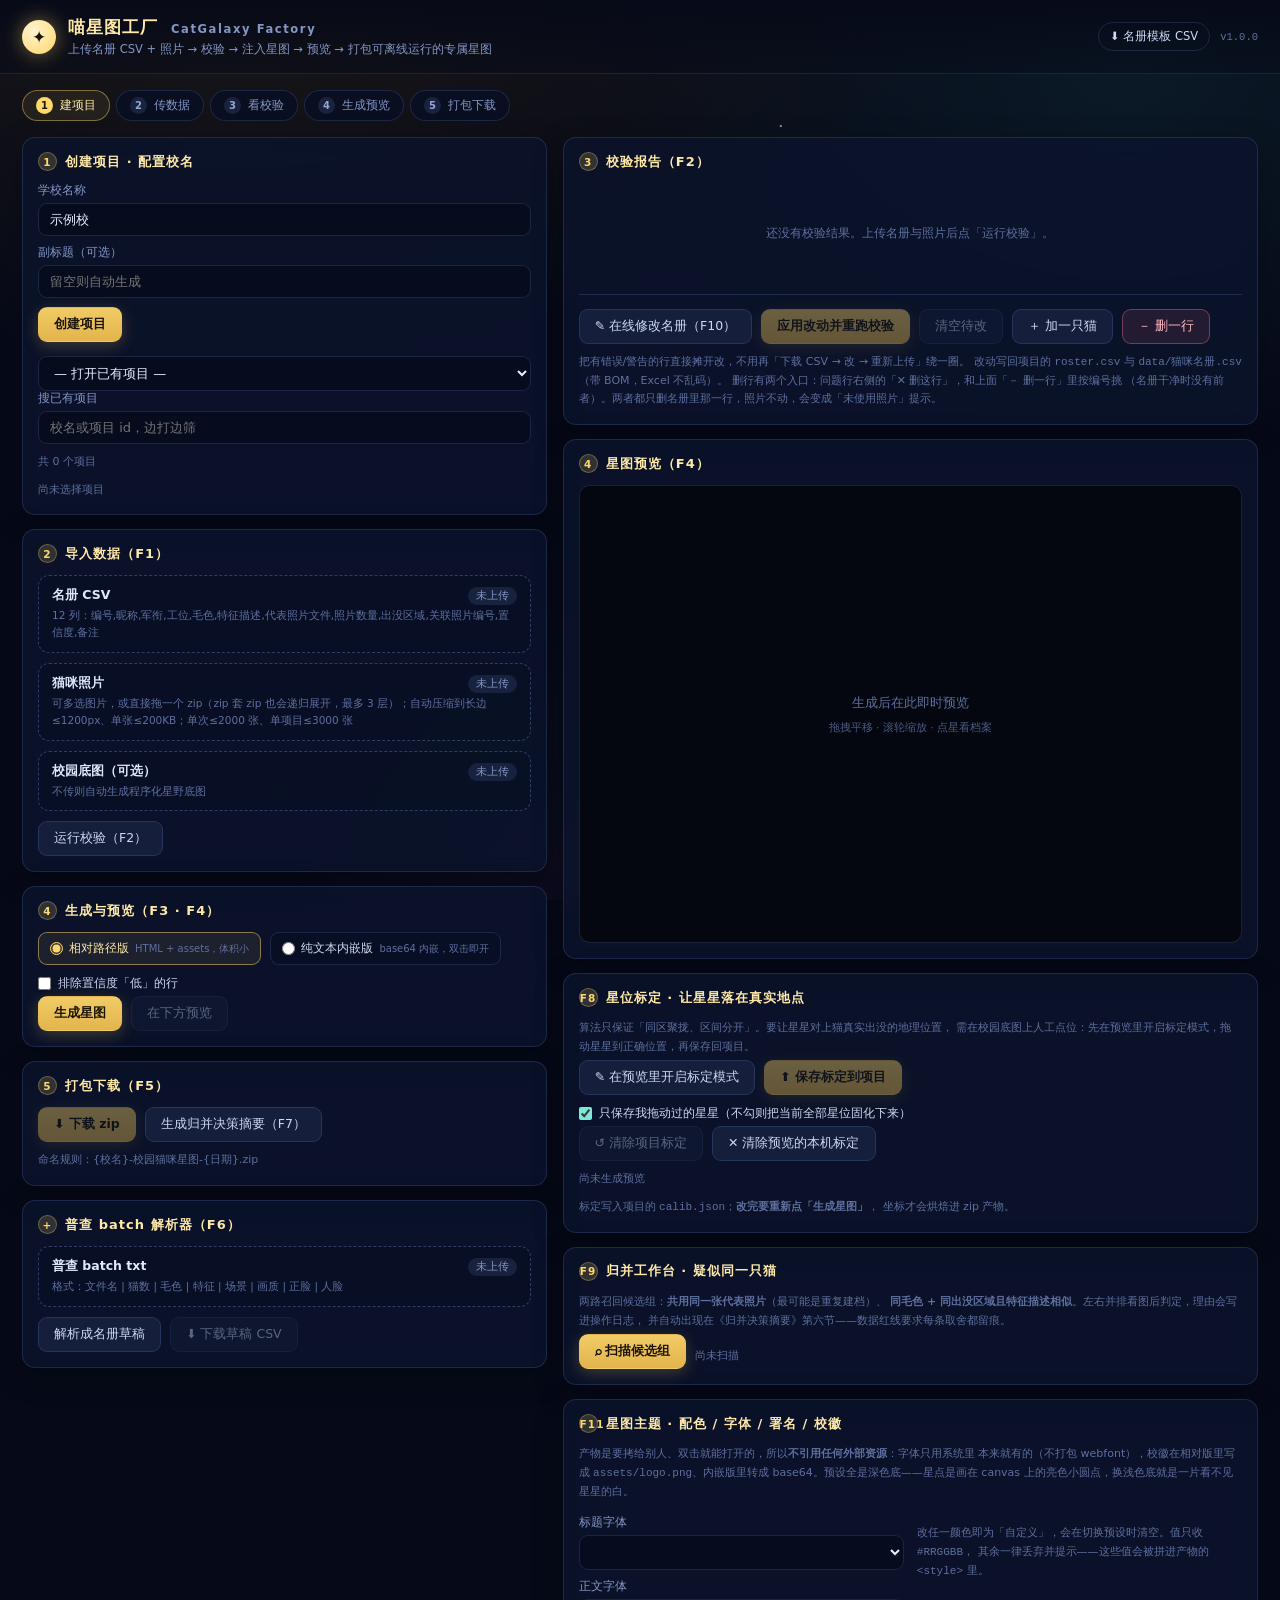
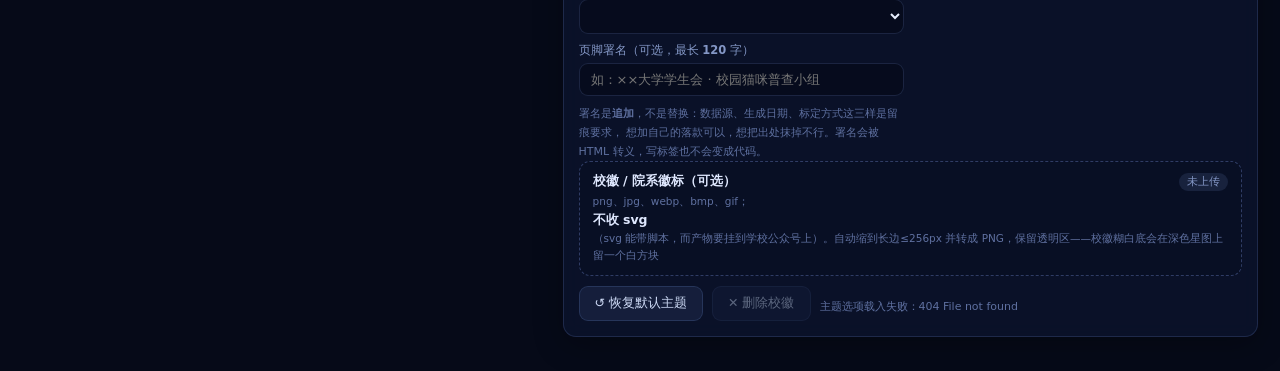
==== commit 2eb7cdff: "feat: F10 名册增行/删行——加猫删猫不再「下载 CSV → 改 → 重传」 在线编辑原来只能改单元格：新猫入册、老猫不再出现，仍得绕一圈 CSV。补两个 端点，坐标沿用 PATCH 那套物理" ====
--- a/static/index.html
+++ b/static/index.html
@@ -135,9 +135,38 @@
             <button id="btnRosterEdit">✎ 在线修改名册（F10）</button>
             <button id="btnApplyEdits" class="primary" disabled>应用改动并重跑校验</button>
             <button id="btnClearEdits" disabled>清空待改</button>
+            <button id="btnAddRow">＋ 加一只猫</button>
+            <button id="btnDelRow" class="danger">－ 删一行</button>
           </div>
           <p class="hint">把有错误/警告的行直接摊开改，不用再「下载 CSV → 改 → 重新上传」绕一圈。
-            改动写回项目的 <code>roster.csv</code> 与 <code>data/猫咪名册.csv</code>（带 BOM，Excel 不乱码）。</p>
+            改动写回项目的 <code>roster.csv</code> 与 <code>data/猫咪名册.csv</code>（带 BOM，Excel 不乱码）。
+            删行有两个入口：问题行右侧的「✕ 删这行」，和上面「－ 删一行」里按编号挑
+            （名册干净时没有前者）。两者都只删名册里那一行，照片不动，会变成「未使用照片」提示。</p>
+          <span class="hint" id="addRowState"></span>
+          <div id="addRowBox" class="addRowBox" hidden>
+            <label class="erField">插在第几行之后（表头是第 1 行）
+              <input id="addRowAfter" type="number" min="1" step="1" value="1">
+            </label>
+            <div id="addRowFields" class="addRowFields"></div>
+            <div class="row">
+              <button id="btnAddRowGo" class="primary">插入并重跑校验</button>
+              <button id="btnAddRowCancel">取消</button>
+            </div>
+            <p class="hint">编号留空就是留空——工具不替你编编号，校验会报「编号为空」，
+              由你决定用哪个号（弃用编号不复用是数据红线）。</p>
+          </div>
+          <span class="hint" id="delRowState"></span>
+          <div id="delRowBox" class="delRowBox" hidden>
+            <label class="erField">删哪一行
+              <select id="delRowPick"></select>
+            </label>
+            <div class="row">
+              <button id="btnDelRowGo" class="danger">删除并重跑校验</button>
+              <button id="btnDelRowCancel">取消</button>
+            </div>
+            <p class="hint">表头（第 1 行）不能删。删掉的猫会从星图里消失，但它的照片仍留在工作区，
+              报告里会以「未使用照片」提示——要不要清掉由你决定，工具不替你删文件。</p>
+          </div>
           <div id="editList" class="editlist"></div>
         </div>
       </div>
--- a/static/style.css
+++ b/static/style.css
@@ -201,6 +201,32 @@
   min-width:172px;vertical-align:top}
 .erField input{margin-top:3px;padding:5px 8px;font-size:11.5px;border-radius:8px}
 .erField input.dirty{border-color:rgba(255,215,106,.55);background:rgba(255,215,106,.07)}
+
+/* 删这行：靠到 .erHead 最右侧，跟行号、等级标签隔开，免得误点 */
+.delRow{margin-left:auto;padding:2px 9px;font-size:10.5px;border-radius:999px;
+  border:1px solid rgba(255,140,140,.32);background:rgba(255,110,110,.09);color:#ffb4b4}
+.delRow:hover:not(:disabled){border-color:rgba(255,140,140,.7);color:#ffd0d0;
+  background:rgba(255,110,110,.18);transform:none}
+
+/* 加一只猫：这里不写 display，显隐全靠 hidden 属性（写了 display 会盖掉 hidden） */
+.addRowBox{margin-top:9px;padding:10px 12px;border-radius:11px;
+  border:1px solid rgba(125,232,216,.28);background:rgba(8,22,26,.5)}
+.addRowFields{margin:8px 0 2px}
+.addRowBox .erField input{width:190px}
+.addRowBox input[type=number]{width:96px}
+
+/* 删一行：同样不写 display，显隐靠 hidden 属性 */
+.delRowBox{margin-top:9px;padding:10px 12px;border-radius:11px;
+  border:1px solid rgba(255,142,162,.28);background:rgba(24,10,16,.5)}
+.delRowBox .erField{display:block;min-width:0;margin-bottom:6px}
+.delRowBox select{max-width:420px}
+
+button.danger{border-color:rgba(255,142,162,.34);background:rgba(255,110,130,.1);color:#ffb9c2}
+button.danger:hover:not(:disabled){border-color:rgba(255,142,162,.75);color:#ffd7dc;
+  background:rgba(255,110,130,.2)}
+
+.hint.ok{color:var(--teal)}
+.hint.err{color:var(--red)}
 
 ::-webkit-scrollbar{width:9px;height:9px}
 ::-webkit-scrollbar-thumb{background:rgba(140,170,255,.2);border-radius:9px}
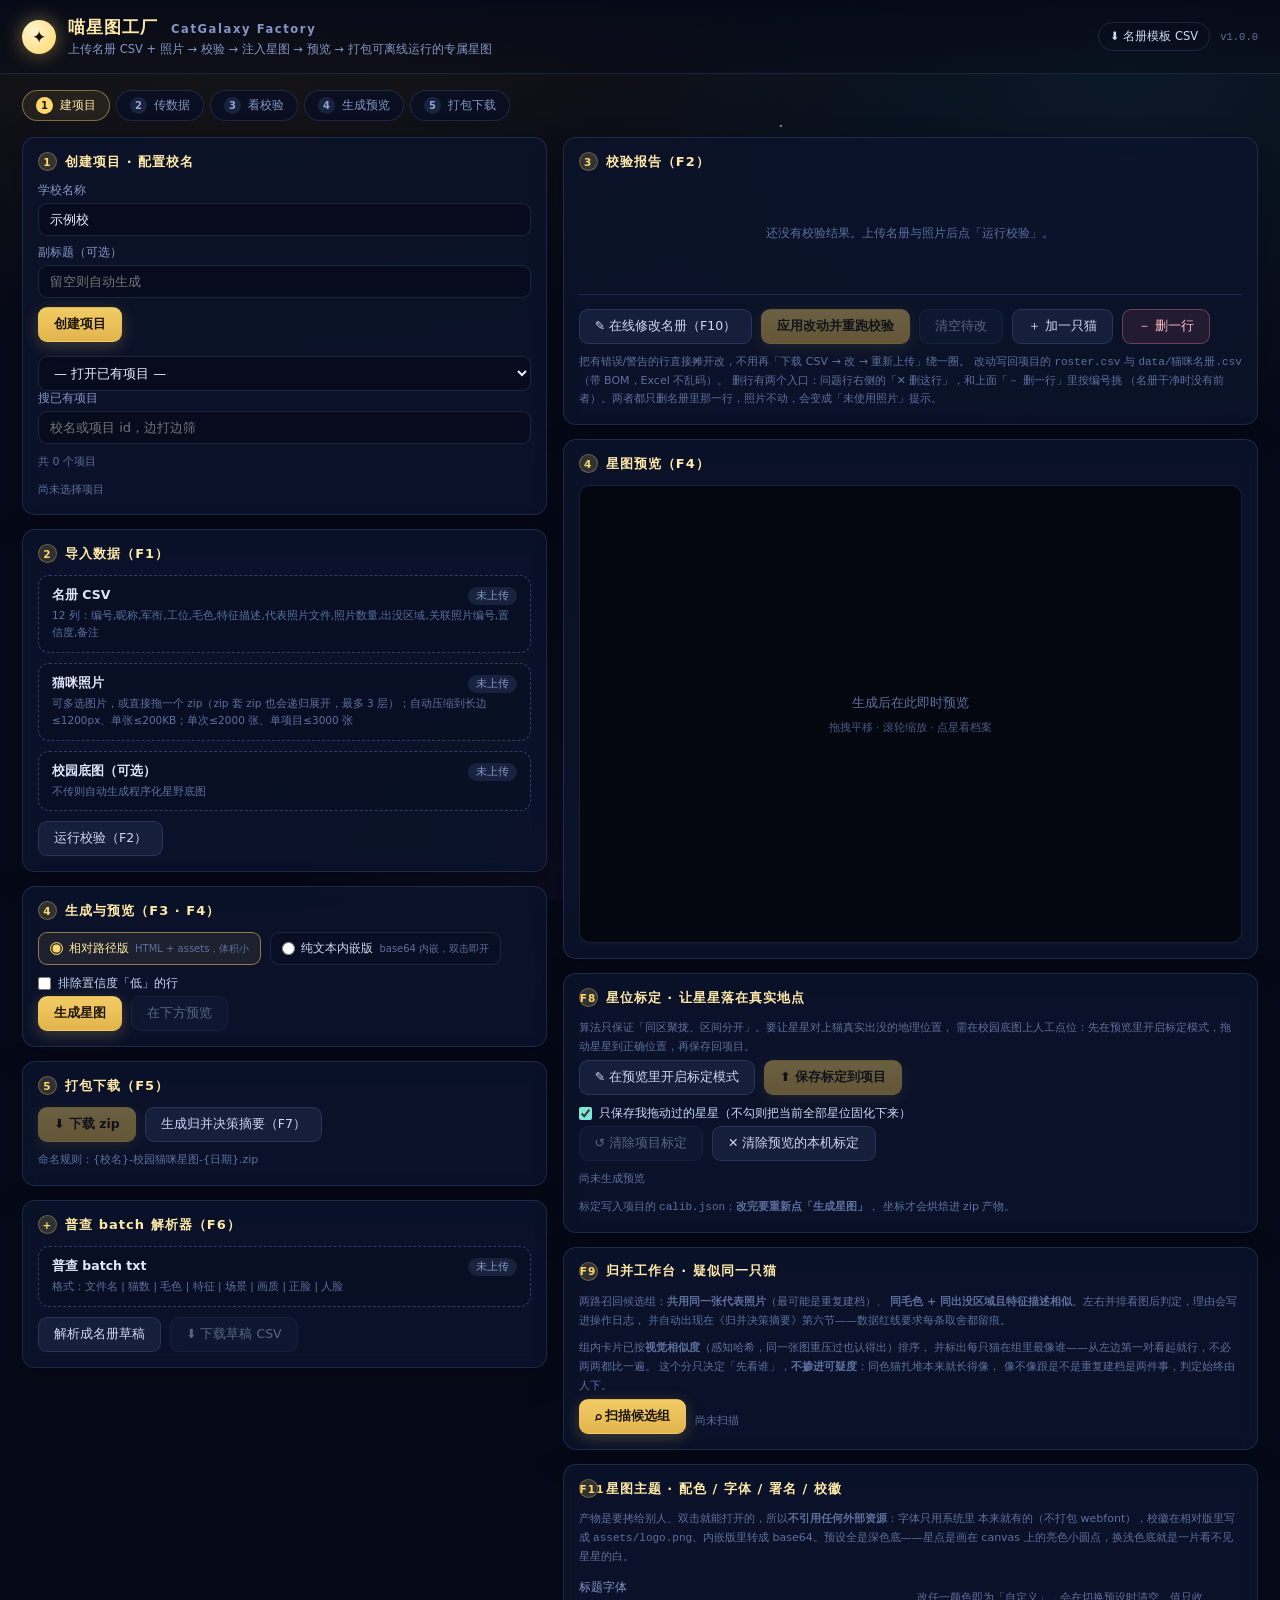
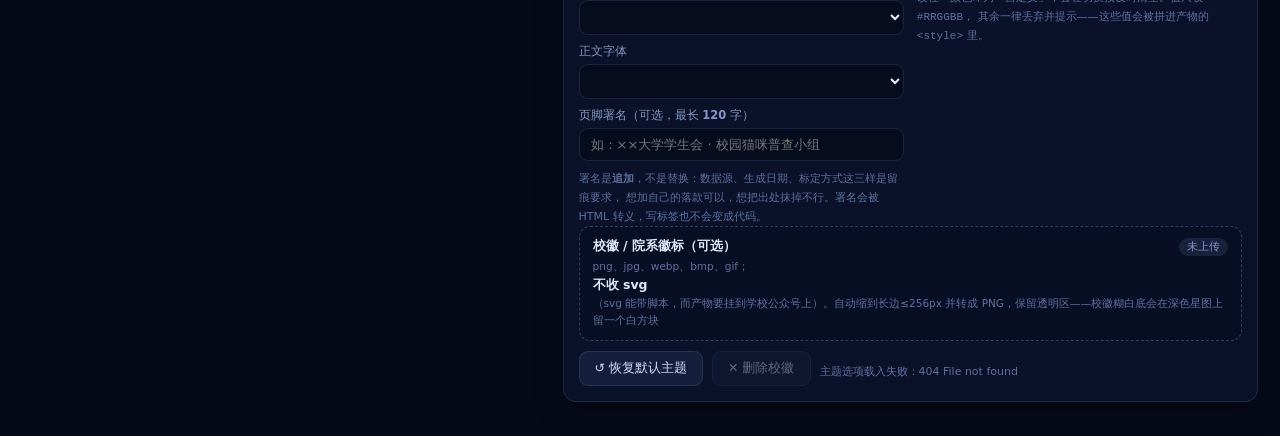
==== commit 64a3fe23: "feat: F9 归并组内按感知哈希预排序——人从最像的一对看起 召回仍是启发式（同照片 / 同毛色同区），但组内顺序以前是名册顺序， 同色同区的一堆猫要挨个对图。现在先算每张代表照片的指纹，按「跟组" ====
--- a/static/index.html
+++ b/static/index.html
@@ -203,6 +203,10 @@
         <p class="hint">两路召回候选组：<b>共用同一张代表照片</b>（最可能是重复建档）、
           <b>同毛色 + 同出没区域且特征描述相似</b>。左右并排看图后判定，理由会写进操作日志，
           并自动出现在《归并决策摘要》第六节——数据红线要求每条取舍都留痕。</p>
+        <p class="hint">组内卡片已按<b>视觉相似度</b>（感知哈希，同一张图重压过也认得出）排序，
+          并标出每只猫在组里最像谁——从左边第一对看起就行，不必两两都比一遍。
+          这个分只决定「先看谁」，<b>不掺进可疑度</b>：同色猫扎堆本来就长得像，
+          像不像跟是不是重复建档是两件事，判定始终由人下。</p>
         <div class="row">
           <button id="btnMergeScan" class="primary">⌕ 扫描候选组</button>
           <span class="hint" id="mergeState">尚未扫描</span>
--- a/static/style.css
+++ b/static/style.css
@@ -179,6 +179,10 @@
 .mcBody b{font-size:12.5px;color:var(--gold-soft);margin-right:6px}
 .mcBody .feat{color:#dfe8ff;margin:3px 0}
 .mcBody .meta{color:var(--dimmer);font-size:10px}
+/* 视觉预排序：徽标用青色系，跟「可疑度」的蓝灰底分开——两个分不是一回事 */
+.mgHead .score.vis{color:#9fe8dc;background:rgba(125,232,216,.13)}
+.mcBody .meta.vis{color:var(--dim)}
+.mcBody .meta.vis b{color:var(--teal);font-size:10.5px;margin:0}
 .pick{display:flex;align-items:center;gap:5px;margin:5px 0 0;font-size:10.5px;color:var(--dim);cursor:pointer}
 .pick input{width:auto;margin:0;accent-color:var(--gold)}
 .mgJudge{display:flex;gap:7px;align-items:center;flex-wrap:wrap;margin-top:9px;
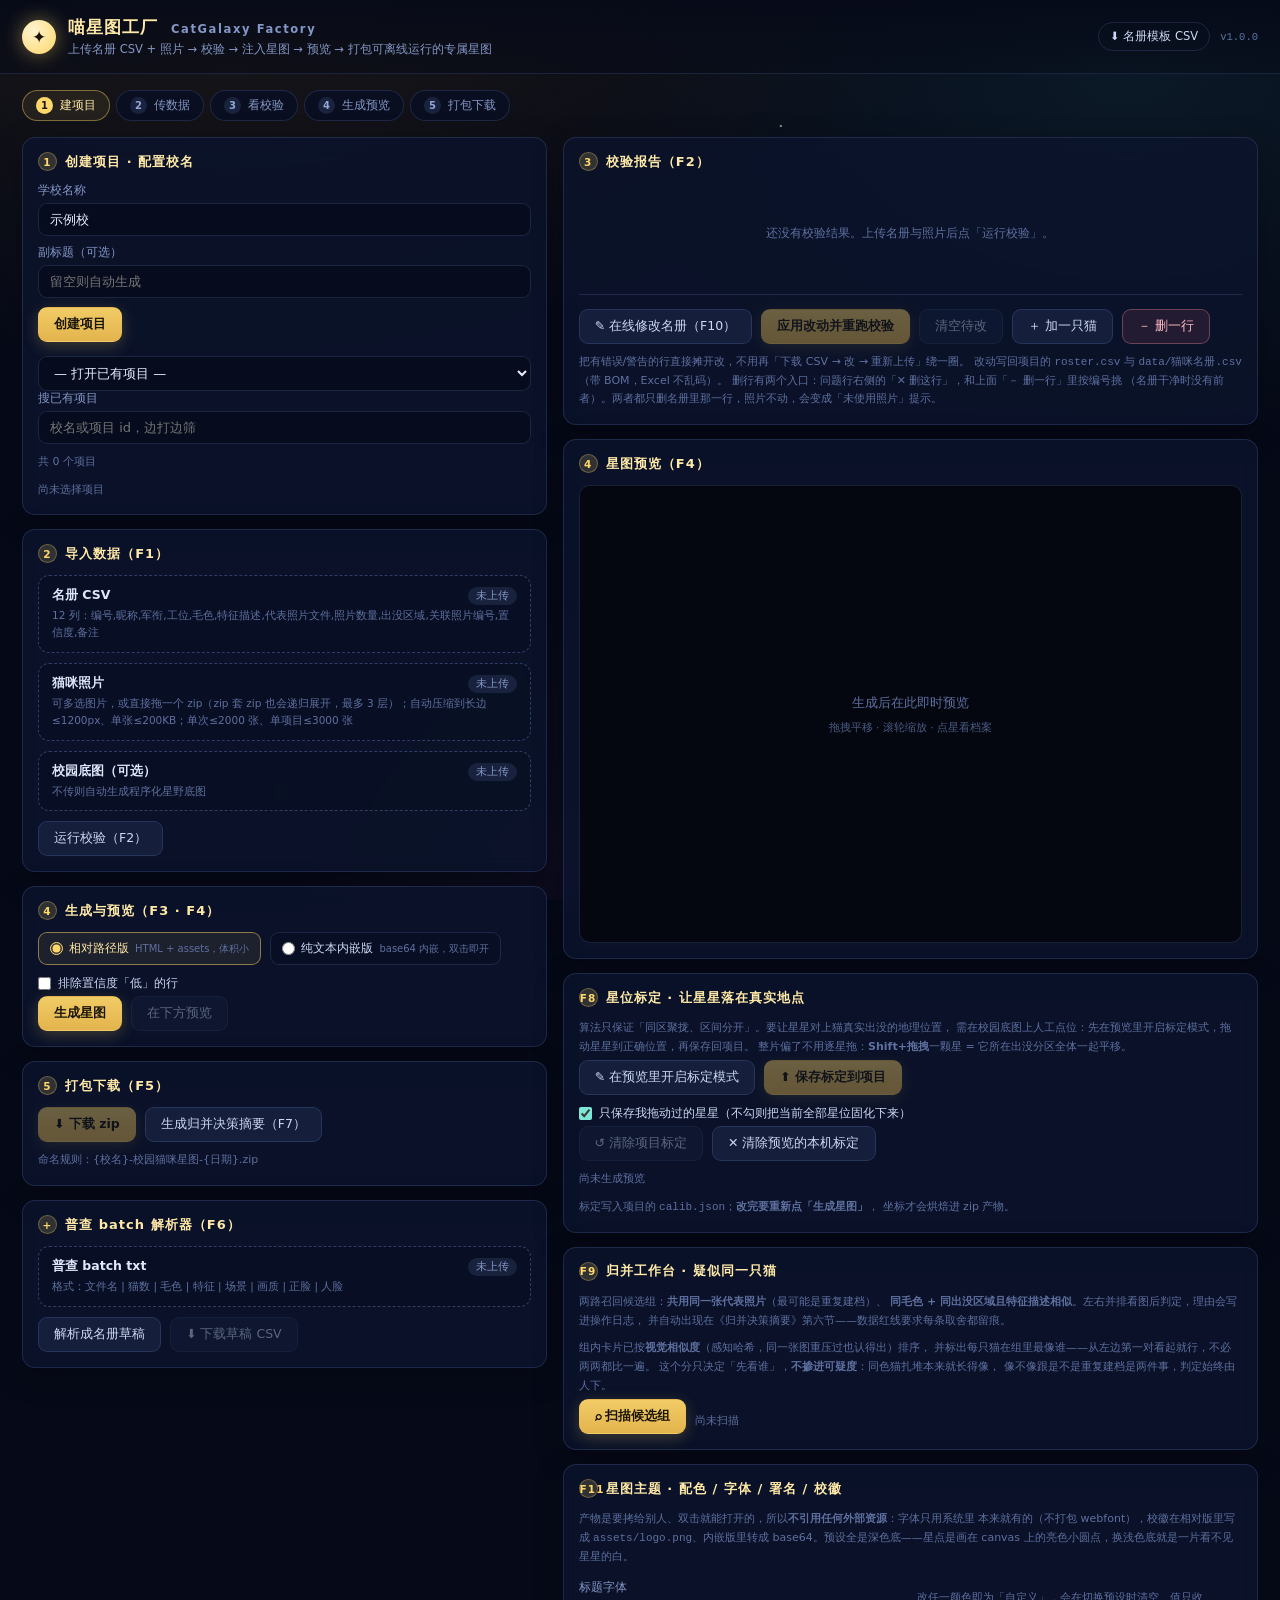
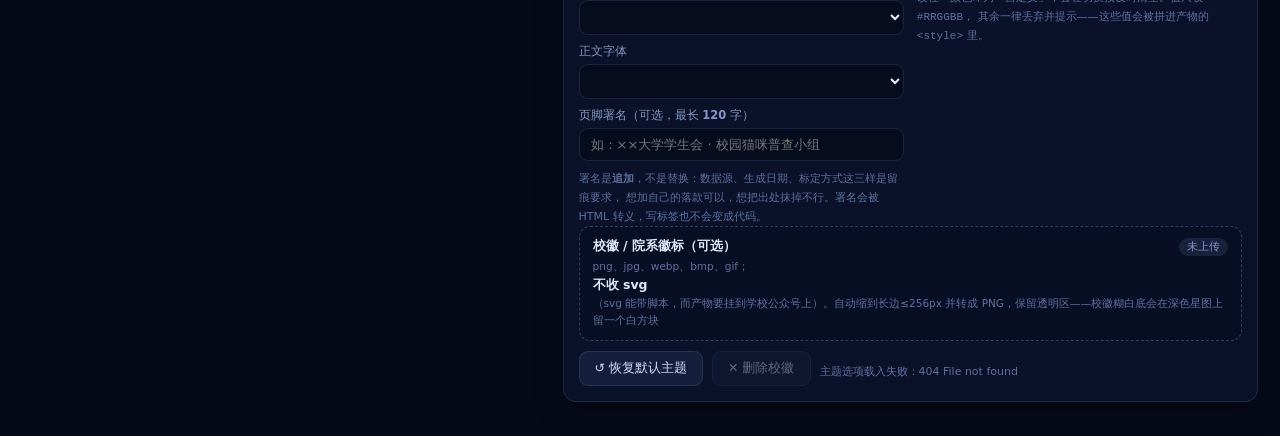
==== commit 4de70067: "feat: F8 批量标定——Shift+拖拽一颗星，整分区一起平移 标定漂移往往整片偏：算法把某个出没区整体推歪时，逐颗拖是体力活。 现在标定模式下按住 Shift 拖任意一颗星，它所在分区全体按同" ====
--- a/static/index.html
+++ b/static/index.html
@@ -182,7 +182,8 @@
       <div class="card" id="c7">
         <h2><span class="no">F8</span>星位标定 · 让星星落在真实地点</h2>
         <p class="hint">算法只保证「同区聚拢、区间分开」。要让星星对上猫真实出没的地理位置，
-          需在校园底图上人工点位：先在预览里开启标定模式，拖动星星到正确位置，再保存回项目。</p>
+          需在校园底图上人工点位：先在预览里开启标定模式，拖动星星到正确位置，再保存回项目。
+          整片偏了不用逐星拖：<b>Shift+拖拽</b>一颗星 = 它所在出没分区全体一起平移。</p>
         <div class="row">
           <button id="btnCalibMode">✎ 在预览里开启标定模式</button>
           <button id="btnCalibSave" class="primary" disabled>⬆ 保存标定到项目</button>
